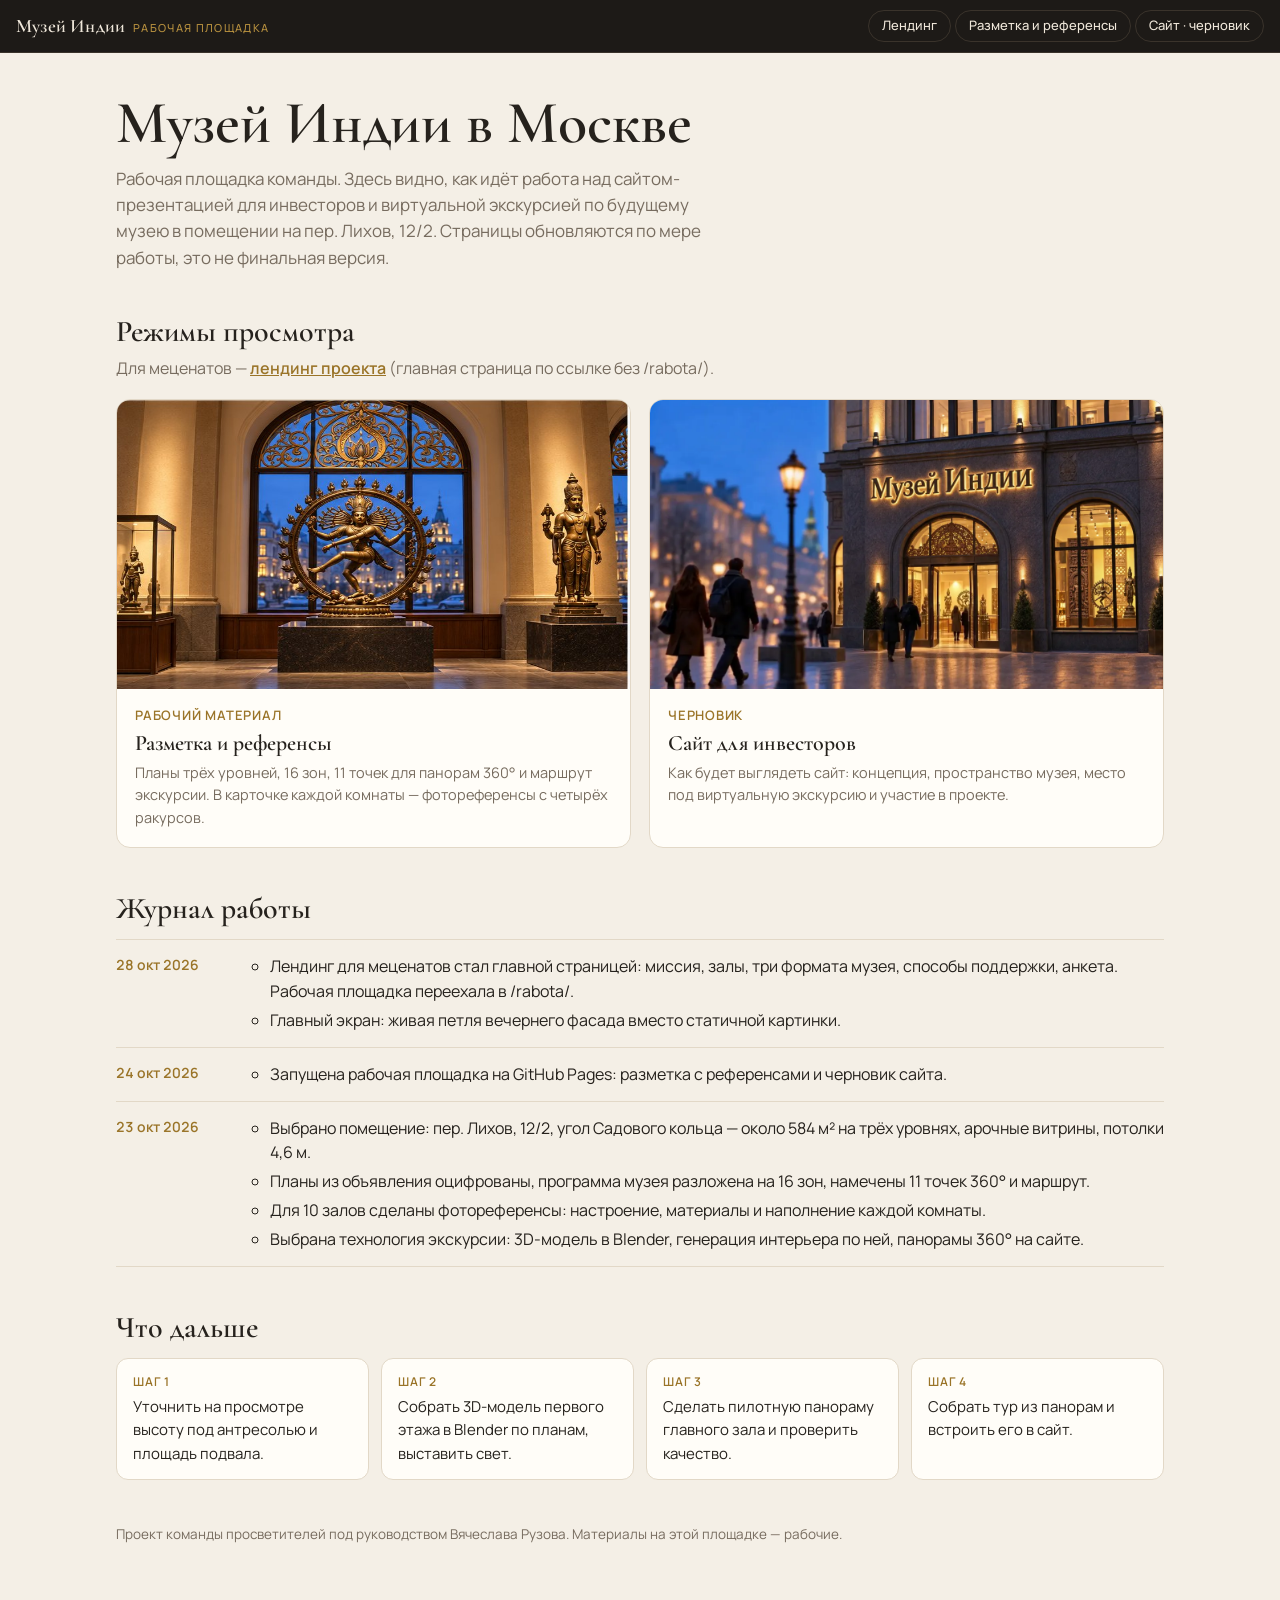
==== rabota/index.html @ f4e70d19 "Лендинг для меценатов: залы, форматы с увеличением, Кришна с Говардханом - Главная страница теперь л" ====
<!doctype html>
<html lang="ru"><head><meta charset="utf-8">
<meta name="viewport" content="width=device-width,initial-scale=1,viewport-fit=cover">
<title>Музей Индии · рабочая площадка</title>
<meta name="description" content="Ход работы над сайтом-презентацией и виртуальной экскурсией Музея Индии в Москве.">
<link rel="preconnect" href="https://fonts.googleapis.com">
<link href="https://fonts.googleapis.com/css2?family=Cormorant+Garamond:wght@500;600&family=Manrope:wght@400;500;600&display=swap" rel="stylesheet">
<link rel="stylesheet" href="../assets/hub.css">
<style>
/* Layout: одна колонка — вступление, два режима карточками, журнал работы и план следующих шагов */
:root{--bg:#f4efe6;--card:#fffdf8;--ink:#26221d;--mute:#776c5f;--line:#e2d8c7;--brass:#9a7428;
  --f-d:"Cormorant Garamond",Georgia,serif;--f-b:"Manrope",system-ui,-apple-system,"Segoe UI",sans-serif}
@media (prefers-color-scheme:dark){:root{--bg:#191714;--card:#221f1b;--ink:#eee6d9;--mute:#a69a8a;--line:#38312a;--brass:#d2a64e;color-scheme:dark}}
*{box-sizing:border-box}
body{margin:0;background:var(--bg);color:var(--ink);font:16px/1.55 var(--f-b)}
main{max-width:1080px;margin:0 auto;padding-block:40px 64px;padding-left:max(16px,env(safe-area-inset-left,0px));padding-right:max(16px,env(safe-area-inset-right,0px));display:flex;flex-direction:column;gap:44px}
h1{font:600 clamp(36px,6vw,60px)/1.02 var(--f-d);margin:0 0 12px;text-wrap:balance}
h2{font:600 30px/1.1 var(--f-d);margin:0 0 14px}
.lead{max-width:62ch;color:var(--mute);margin:0;font-size:17px}
.modes{display:grid;grid-template-columns:repeat(auto-fit,minmax(300px,1fr));gap:18px}
.mode{display:flex;flex-direction:column;background:var(--card);border:1px solid var(--line);border-radius:14px;overflow:hidden;color:inherit;text-decoration:none;transition:transform .2s,border-color .2s}
.mode:hover{transform:translateY(-2px);border-color:var(--brass)}
.mode:focus-visible{outline:2px solid var(--brass);outline-offset:3px}
.mode .pic{aspect-ratio:16/9;background-size:cover;background-position:center}
.mode .pic.q{background-size:200% 200%}
.mode .txt{padding:16px 18px 18px;display:flex;flex-direction:column;gap:6px}
.mode b{font:600 22px/1.15 var(--f-d)}
.mode span{color:var(--mute);font-size:14.5px}
.mode em{font-style:normal;color:var(--brass);font-weight:600;font-size:13px;letter-spacing:.06em;text-transform:uppercase}
.log{list-style:none;margin:0;padding:0;display:flex;flex-direction:column;border-top:1px solid var(--line)}
.log>li{display:grid;grid-template-columns:120px minmax(0,1fr);gap:16px;padding:14px 0;border-bottom:1px solid var(--line)}
.log ul li+li{margin-top:4px}
.log time{font-variant-numeric:tabular-nums;color:var(--brass);font-weight:600;font-size:14px}
.log ul{margin:0;padding-left:18px}
.next{display:grid;grid-template-columns:repeat(auto-fit,minmax(220px,1fr));gap:12px;counter-reset:n;list-style:none;padding:0;margin:0}
.next li{background:var(--card);border:1px solid var(--line);border-radius:12px;padding:14px 16px;font-size:15px}
.next li::before{counter-increment:n;content:"Шаг " counter(n);display:block;font-size:12px;letter-spacing:.08em;text-transform:uppercase;color:var(--brass);font-weight:600;margin-bottom:4px}
footer{color:var(--mute);font-size:13.5px}
@media (max-width:560px){.log>li{grid-template-columns:1fr;gap:4px}}
@media (prefers-reduced-motion:reduce){.mode{transition:none}}
</style></head><body>
<nav class="hub" aria-label="Режимы просмотра">
<a class="hub-brand" href="index.html">Музей Индии <span>рабочая площадка</span></a>
<div class="hub-modes"><a href="../index.html">Лендинг</a><a href="../razmetka/index.html">Разметка и референсы</a><a href="../sayt/index.html">Сайт · черновик</a></div>
</nav>
<main>
<header>
  <h1>Музей Индии в Москве</h1>
  <p class="lead">Рабочая площадка команды. Здесь видно, как идёт работа над сайтом-презентацией для инвесторов и виртуальной экскурсией по будущему музею в помещении на пер. Лихов, 12/2. Страницы обновляются по мере работы, это не финальная версия.</p>
</header>

<section>
  <h2>Режимы просмотра</h2>
  <p style="margin:-6px 0 18px;color:var(--mute)">Для меценатов — <a href="../index.html" style="color:var(--brass);font-weight:600">лендинг проекта</a> (главная страница по ссылке без /rabota/).</p>
  <div class="modes">
    <a class="mode" href="../razmetka/index.html">
      <div class="pic q" style="background-image:url('../assets/referensy/glavny.jpg');background-position:0 100%"></div>
      <div class="txt"><em>Рабочий материал</em><b>Разметка и референсы</b><span>Планы трёх уровней, 16 зон, 11 точек для панорам 360° и маршрут экскурсии. В карточке каждой комнаты — фотореференсы с четырёх ракурсов.</span></div>
    </a>
    <a class="mode" href="../sayt/index.html">
      <div class="pic" style="background-image:url('../assets/img/hero-1280.webp');background-position:center 40%"></div>
      <div class="txt"><em>Черновик</em><b>Сайт для инвесторов</b><span>Как будет выглядеть сайт: концепция, пространство музея, место под виртуальную экскурсию и участие в проекте.</span></div>
    </a>
  </div>
</section>

<section>
  <h2>Журнал работы</h2>
  <ol class="log" reversed>
    <li><time datetime="2026-10-28">28 окт 2026</time><ul><li>Лендинг для меценатов стал главной страницей: миссия, залы, три формата музея, способы поддержки, анкета. Рабочая площадка переехала в /rabota/.</li><li>Главный экран: живая петля вечернего фасада вместо статичной картинки.</li></ul></li>
    <li><time datetime="2026-10-24">24 окт 2026</time><ul><li>Запущена рабочая площадка на GitHub Pages: разметка с референсами и черновик сайта.</li></ul></li>
    <li><time datetime="2026-10-23">23 окт 2026</time><ul>
      <li>Выбрано помещение: пер. Лихов, 12/2, угол Садового кольца — около 584 м² на трёх уровнях, арочные витрины, потолки 4,6 м.</li>
      <li>Планы из объявления оцифрованы, программа музея разложена на 16 зон, намечены 11 точек 360° и маршрут.</li>
      <li>Для 10 залов сделаны фотореференсы: настроение, материалы и наполнение каждой комнаты.</li>
      <li>Выбрана технология экскурсии: 3D-модель в Blender, генерация интерьера по ней, панорамы 360° на сайте.</li>
    </ul></li>
  </ol>
</section>

<section>
  <h2>Что дальше</h2>
  <ol class="next">
    <li>Уточнить на просмотре высоту под антресолью и площадь подвала.</li>
    <li>Собрать 3D-модель первого этажа в Blender по планам, выставить свет.</li>
    <li>Сделать пилотную панораму главного зала и проверить качество.</li>
    <li>Собрать тур из панорам и встроить его в сайт.</li>
  </ol>
</section>

<footer>Проект команды просветителей под руководством Вячеслава Рузова. Материалы на этой площадке — рабочие.</footer>
</main>
</body></html>
---- assets/hub.css ----
/* Рабочая площадка: общая полоса-переключатель режимов. Сознательно тёмная в обеих темах. */
.hub{position:sticky;top:0;z-index:40;display:flex;flex-wrap:wrap;align-items:center;gap:8px 18px;
  padding:10px max(16px,env(safe-area-inset-left,0px)) 10px max(16px,env(safe-area-inset-right,0px));
  background:#1d1a17;color:#efe7da;font:500 14px/1.2 "Manrope",system-ui,-apple-system,"Segoe UI",sans-serif;
  border-bottom:1px solid #3a332b}
.hub a{color:inherit;text-decoration:none}
.hub-brand{display:flex;align-items:baseline;gap:8px;font:600 19px/1 "Cormorant Garamond",Georgia,serif;letter-spacing:.01em}
.hub-brand span{font:500 11px/1 "Manrope",system-ui,sans-serif;letter-spacing:.12em;text-transform:uppercase;color:#b8913f}
.hub-modes{display:flex;gap:4px;margin-left:auto;flex-wrap:wrap}
.hub-modes a{padding:7px 13px;border-radius:999px;border:1px solid #3a332b;font-size:13px;white-space:nowrap}
.hub-modes a:hover{border-color:#b8913f}
.hub-modes a[aria-current="page"]{background:#b8913f;border-color:#b8913f;color:#1d1a17}
.hub-modes a:focus-visible,.hub-brand:focus-visible{outline:2px solid #b8913f;outline-offset:2px}
@media (max-width:560px){.hub-modes{margin-left:0}}
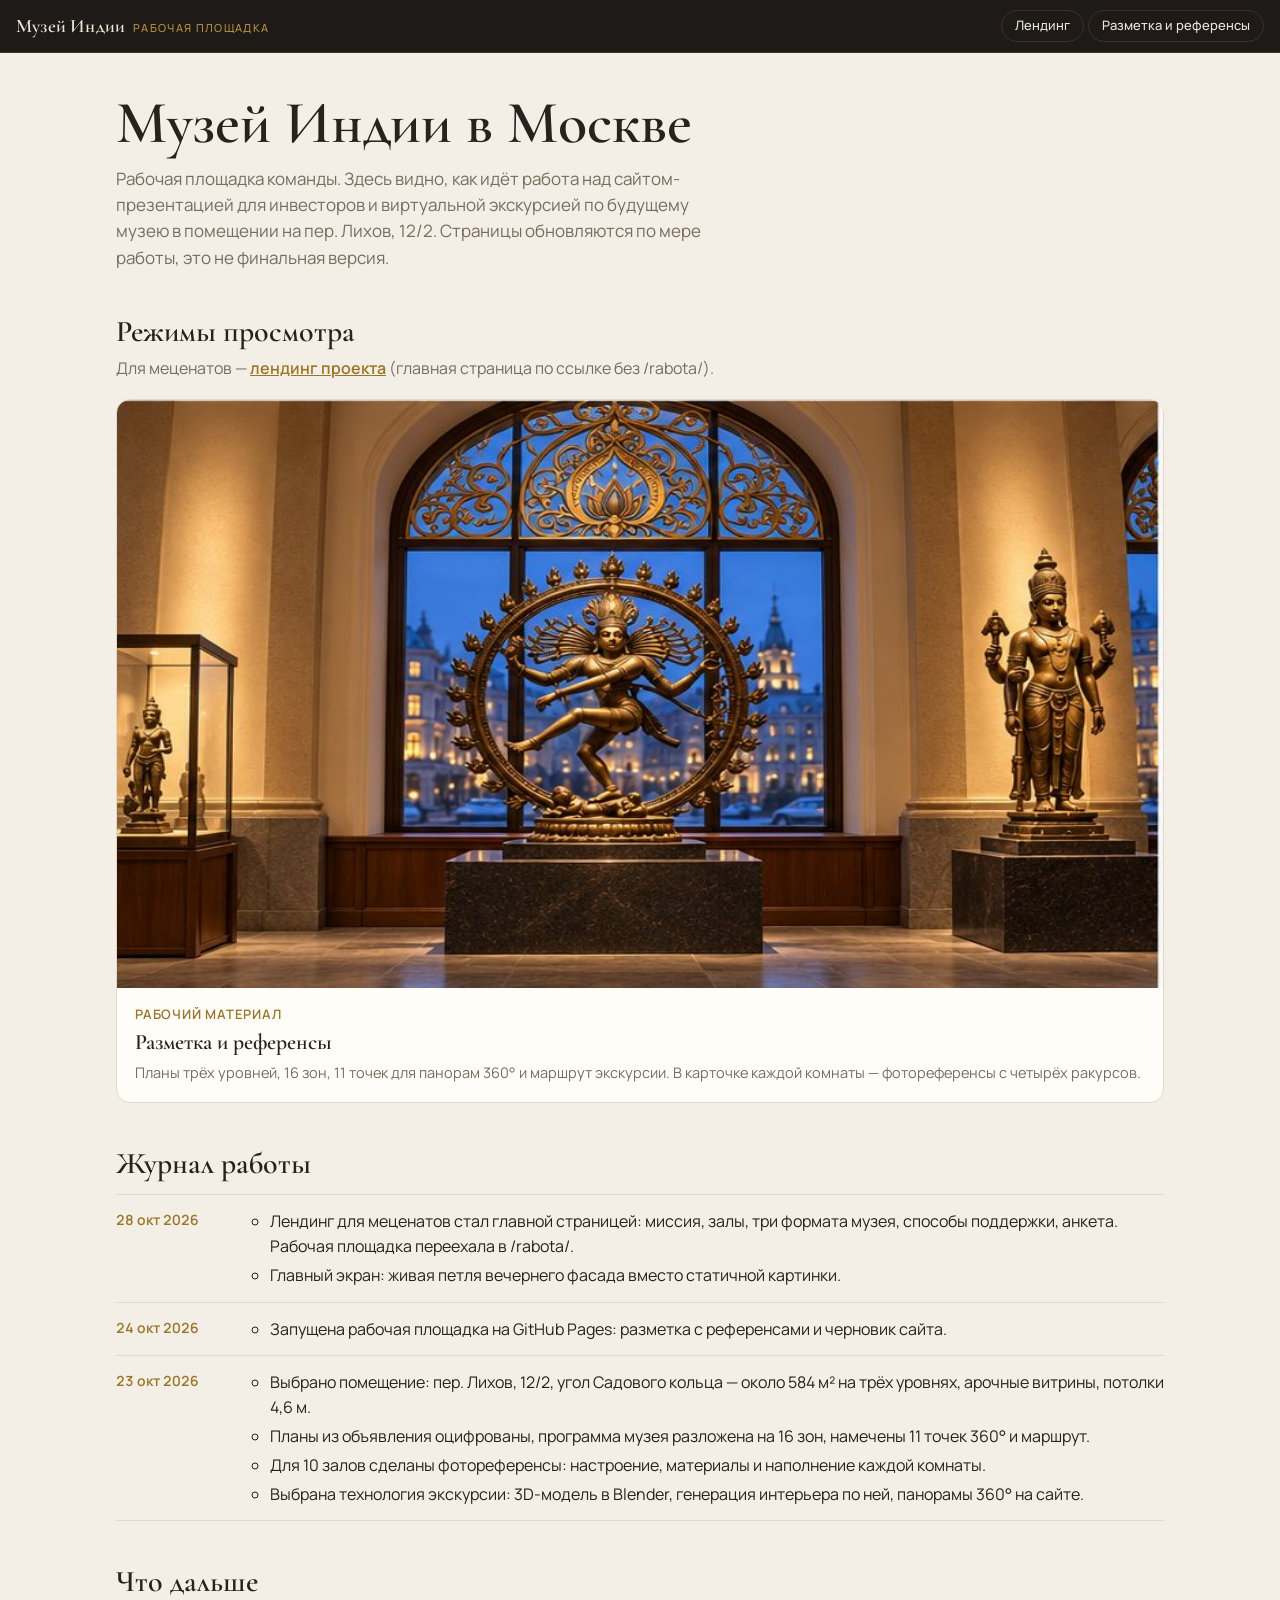
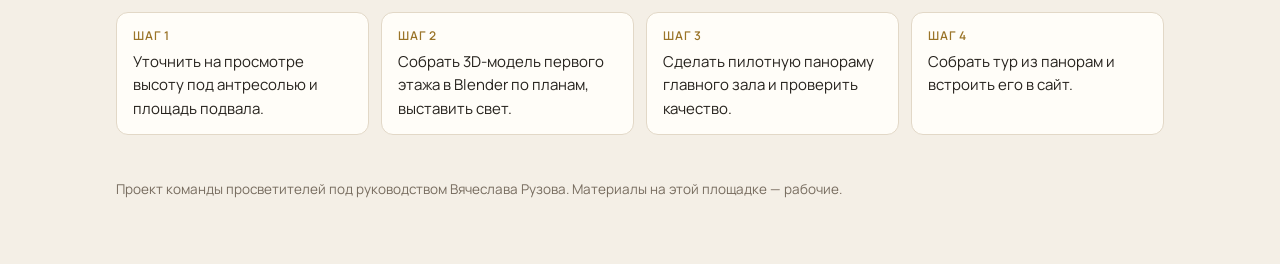
==== commit 41b34d50: "Убраны устаревшие файлы: черновик sayt/ и PNG-копии форматов Лендинг использует только webp-миниатюр" ====
--- a/rabota/index.html
+++ b/rabota/index.html
@@ -41,7 +41,7 @@
 </style></head><body>
 <nav class="hub" aria-label="Режимы просмотра">
 <a class="hub-brand" href="index.html">Музей Индии <span>рабочая площадка</span></a>
-<div class="hub-modes"><a href="../index.html">Лендинг</a><a href="../razmetka/index.html">Разметка и референсы</a><a href="../sayt/index.html">Сайт · черновик</a></div>
+<div class="hub-modes"><a href="../index.html">Лендинг</a><a href="../razmetka/index.html">Разметка и референсы</a></div>
 </nav>
 <main>
 <header>
@@ -56,10 +56,6 @@
     <a class="mode" href="../razmetka/index.html">
       <div class="pic q" style="background-image:url('../assets/referensy/glavny.jpg');background-position:0 100%"></div>
       <div class="txt"><em>Рабочий материал</em><b>Разметка и референсы</b><span>Планы трёх уровней, 16 зон, 11 точек для панорам 360° и маршрут экскурсии. В карточке каждой комнаты — фотореференсы с четырёх ракурсов.</span></div>
-    </a>
-    <a class="mode" href="../sayt/index.html">
-      <div class="pic" style="background-image:url('../assets/img/hero-1280.webp');background-position:center 40%"></div>
-      <div class="txt"><em>Черновик</em><b>Сайт для инвесторов</b><span>Как будет выглядеть сайт: концепция, пространство музея, место под виртуальную экскурсию и участие в проекте.</span></div>
     </a>
   </div>
 </section>
